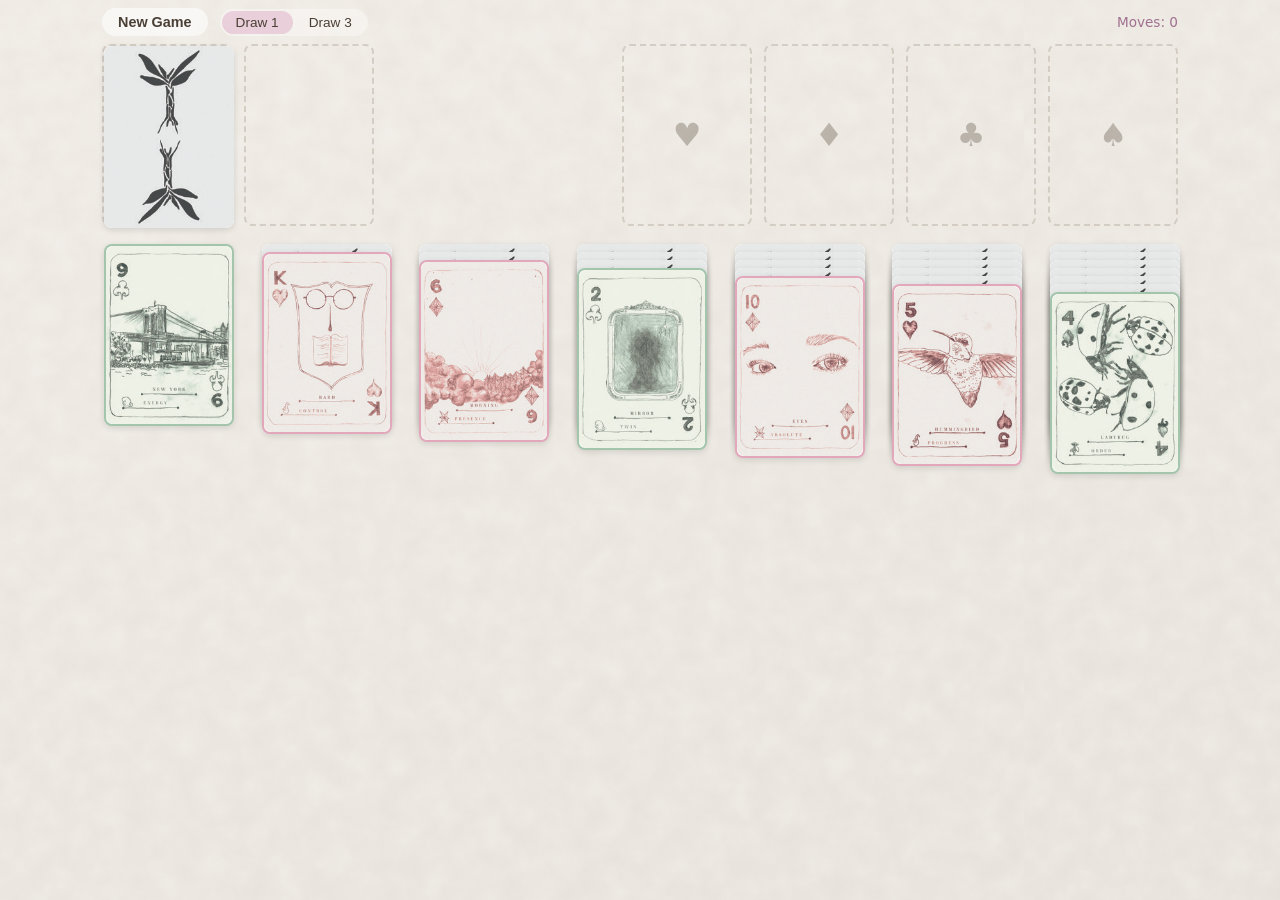
==== arcade/solitaire/index.html @ 6464a1c8 "feat(arcade): move solitaire into arcade directory" ====
<!DOCTYPE html>
<html lang="en">
<head>
  <meta charset="utf-8" />
  <meta name="viewport" content="width=device-width, initial-scale=1, maximum-scale=1, user-scalable=no" />
  <title>Solitaire — Sara Gottlieb</title>
  <link rel="stylesheet" href="../arcade.css" />
  <link rel="stylesheet" href="solitaire.css" />
</head>
<body>
  <div id="game" class="arcade-game">
    <header id="controls">
      <button id="new-game-btn">New Game</button>
      <div id="draw-toggle">
        <button id="draw1-btn" class="active">Draw 1</button>
        <button id="draw3-btn">Draw 3</button>
      </div>
      <span id="move-counter">Moves: 0</span>
    </header>
    <div id="table">
      <div id="top-row">
        <div id="stock" class="pile"></div>
        <div id="waste" class="pile"></div>
        <div class="spacer"></div>
        <div id="foundation-0" class="pile foundation"></div>
        <div id="foundation-1" class="pile foundation"></div>
        <div id="foundation-2" class="pile foundation"></div>
        <div id="foundation-3" class="pile foundation"></div>
      </div>
      <div id="tableau">
        <div id="tableau-0" class="pile column"></div>
        <div id="tableau-1" class="pile column"></div>
        <div id="tableau-2" class="pile column"></div>
        <div id="tableau-3" class="pile column"></div>
        <div id="tableau-4" class="pile column"></div>
        <div id="tableau-5" class="pile column"></div>
        <div id="tableau-6" class="pile column"></div>
      </div>
    </div>
    <button id="auto-complete-btn" class="hidden">Auto Complete</button>
    <div id="win-overlay" class="hidden">
      <canvas id="win-canvas"></canvas>
      <div id="win-message">
        <h1>You Won!</h1>
        <button id="play-again-btn">Play Again</button>
      </div>
    </div>
  </div>
  <div id="rotate-prompt">
    <div id="rotate-message">
      <span id="rotate-icon">↻</span>
      <p>Rotate your device to landscape to play</p>
      <button id="rotate-dismiss">Play anyway</button>
    </div>
  </div>
  <script type="module" src="solitaire.js"></script>
</body>
</html>
---- arcade/solitaire/solitaire.css ----
/* ============================================================
   Design tokens
   ============================================================ */
:root {
  --card-width: 130px;
  --card-height: 182px;
  --card-gap: 12px;
  --card-radius: 8px;
  --pile-border: rgba(180, 170, 158, 0.45);
  --bg-top: #ede8e1;
  --bg-bottom: #e5e0d8;
  --shadow: 0 2px 6px rgba(0, 0, 0, 0.12);
}

/* ============================================================
   Base reset & body
   ============================================================ */
*, *::before, *::after {
  margin: 0;
  padding: 0;
  box-sizing: border-box;
}

body {
  height: 100vh;
  font-family: system-ui, -apple-system, sans-serif;
  background:
    url("data:image/svg+xml,%3Csvg xmlns='http://www.w3.org/2000/svg' width='1024' height='1024'%3E%3Cdefs%3E%3Cfilter id='cloud'%3E%3CfeTurbulence type='fractalNoise' baseFrequency='0.04' numOctaves='8' seed='5' stitchTiles='stitch'/%3E%3CfeColorMatrix type='saturate' values='0'/%3E%3CfeComponentTransfer%3E%3CfeFuncR type='linear' slope='0.45' intercept='0.4'/%3E%3CfeFuncG type='linear' slope='0.45' intercept='0.4'/%3E%3CfeFuncB type='linear' slope='0.45' intercept='0.4'/%3E%3C/feComponentTransfer%3E%3C/filter%3E%3C/defs%3E%3Crect width='1024' height='1024' filter='url(%23cloud)'/%3E%3C/svg%3E"),
    linear-gradient(160deg, var(--bg-top) 0%, var(--bg-bottom) 100%);
  background-blend-mode: soft-light, normal;
  background-size: 1024px 1024px, cover;
  overflow: hidden;
  user-select: none;
  touch-action: none;
}

/* ============================================================
   #game — outer container
   ============================================================ */
#game {
  display: flex;
  flex-direction: column;
  height: 100vh;
  max-width: 1100px;
  margin: 0 auto;
  padding: 8px 12px;
  position: relative;
}

/* ============================================================
   #controls — header bar
   ============================================================ */
#controls {
  display: flex;
  flex-direction: row;
  align-items: center;
  gap: 12px;
  flex-shrink: 0;
  padding-bottom: 8px;
}

#new-game-btn {
  border-radius: 20px;
  border: none;
  background: rgba(255, 255, 255, 0.6);
  color: #4a3f35;
  font-size: 0.9rem;
  font-weight: 600;
  padding: 6px 16px;
  cursor: pointer;
  transition: background 0.15s ease, transform 0.1s ease;
}

#new-game-btn:hover {
  background: rgba(255, 255, 255, 0.85);
  transform: translateY(-1px);
}

#draw-toggle {
  display: flex;
  flex-direction: row;
  background: rgba(255, 255, 255, 0.35);
  border-radius: 20px;
  overflow: hidden;
  padding: 2px;
  gap: 2px;
}

#draw-toggle button {
  border: none;
  background: transparent;
  color: #4a3f35;
  font-size: 0.85rem;
  font-weight: 500;
  padding: 4px 14px;
  border-radius: 18px;
  cursor: pointer;
  transition: background 0.15s ease;
}

#draw-toggle button.active {
  background: rgba(210, 140, 180, 0.35);
}

#draw-toggle button:hover:not(.active) {
  background: rgba(255, 255, 255, 0.5);
}

#move-counter {
  margin-left: auto;
  color: #a07090;
  font-size: 0.85rem;
}

/* ============================================================
   #table — main play area
   ============================================================ */
#table {
  display: flex;
  flex-direction: column;
  flex: 1;
  gap: 16px;
  min-height: 0;
}

/* ============================================================
   #top-row — stock, waste, spacer, foundations
   ============================================================ */
#top-row {
  display: flex;
  flex-direction: row;
  gap: var(--card-gap);
  align-items: flex-start;
}

#top-row .spacer {
  flex: 1;
}

/* ============================================================
   #tableau — seven columns
   ============================================================ */
#tableau {
  display: flex;
  flex-direction: row;
  justify-content: space-between;
  flex: 1;
  align-items: flex-start;
}

/* ============================================================
   Piles — generic pile styling
   ============================================================ */
.pile {
  position: relative;
  width: var(--card-width);
  min-height: var(--card-height);
  border-radius: var(--card-radius);
  border: 2px dashed var(--pile-border);
  flex-shrink: 0;
}

.foundation {
  transition: box-shadow 0.15s ease, border-color 0.15s ease;
}

.foundation .card {
  top: 0;
  left: 0;
  width: 100%;
  height: 100%;
}

.foundation.drop-target {
  border-color: #8a7560;
  box-shadow: 0 0 12px rgba(138, 117, 96, 0.4);
}

.pile.column {
  border: 2px dashed transparent;
  flex: 1;
  max-width: var(--card-width);
}

.pile.column:empty {
  border-color: var(--pile-border);
}

/* ============================================================
   Stock empty state — recycling arrow
   ============================================================ */
#stock:not(:has(.card))::after,
#stock.empty::after {
  content: "↻";
  position: absolute;
  inset: 0;
  display: flex;
  align-items: center;
  justify-content: center;
  font-size: 2rem;
  color: var(--pile-border);
}

/* ============================================================
   Foundation suit indicators
   ============================================================ */
#foundation-0::after { content: "♥"; }
#foundation-1::after { content: "♦"; }
#foundation-2::after { content: "♣"; }
#foundation-3::after { content: "♠"; }

.foundation::after {
  position: absolute;
  inset: 0;
  display: flex;
  align-items: center;
  justify-content: center;
  font-size: 2rem;
  color: rgba(90, 80, 65, 0.35);
  pointer-events: none;
}

/* ============================================================
   Cards
   ============================================================ */
.card {
  position: absolute;
  width: var(--card-width);
  height: var(--card-height);
  border-radius: var(--card-radius);
  box-shadow: var(--shadow);
  cursor: pointer;
  transition: transform 0.15s ease, box-shadow 0.15s ease;
  will-change: transform;
  overflow: hidden;
  background: #fff;
}

.card img {
  width: 100%;
  height: 100%;
  object-fit: cover;
  border-radius: var(--card-radius);
  pointer-events: none;
  display: block;
}

.card.suit-pink {
  border: 2.5px solid rgba(200, 80, 120, 0.5);
}

.card.suit-green {
  border: 2.5px solid rgba(70, 140, 90, 0.5);
}

.card.face-down {
  cursor: default;
}

.card.selected {
  box-shadow: 0 0 0 3px #8a7560, var(--shadow);
  transform: translateY(-4px);
}

.card.dragging {
  z-index: 1000;
  box-shadow: 0 12px 28px rgba(0, 0, 0, 0.28);
  transition: none;
  pointer-events: none;
}

/* ============================================================
   Flip animation
   ============================================================ */
@keyframes flip-card {
  0%   { transform: scaleX(1); }
  50%  { transform: scaleX(0); }
  100% { transform: scaleX(1); }
}

.card.flipping {
  animation: flip-card 0.3s ease;
}

.card.snap {
  animation: snap 0.2s ease-out;
}
@keyframes snap {
  0% { transform: scale(1.08); box-shadow: 0 6px 16px rgba(0,0,0,0.2); }
  60% { transform: scale(0.97); }
  100% { transform: scale(1); box-shadow: var(--shadow); }
}

/* ============================================================
   Auto-complete button
   ============================================================ */
#auto-complete-btn {
  position: fixed;
  bottom: 24px;
  left: 50%;
  transform: translateX(-50%);
  z-index: 1500;
  border-radius: 24px;
  border: none;
  background: rgba(255, 255, 255, 0.85);
  color: #4a3f35;
  font-size: 1rem;
  font-weight: 600;
  padding: 10px 28px;
  cursor: pointer;
  box-shadow: 0 4px 16px rgba(0, 0, 0, 0.15);
  transition: background 0.15s ease, transform 0.15s ease;
}

#auto-complete-btn:hover {
  background: rgba(255, 255, 255, 0.98);
  transform: translateX(-50%) translateY(-2px);
}

#auto-complete-btn.hidden {
  display: none;
}

/* ============================================================
   Win overlay
   ============================================================ */
#win-overlay {
  position: fixed;
  inset: 0;
  z-index: 2000;
}

#win-overlay.hidden {
  display: none;
}

#win-canvas {
  position: absolute;
  inset: 0;
  width: 100%;
  height: 100%;
}

#win-message {
  position: absolute;
  top: 40%;
  left: 50%;
  transform: translate(-50%, -50%);
  text-align: center;
  display: flex;
  flex-direction: column;
  align-items: center;
  gap: 20px;
}

#win-message h1 {
  font-size: 48px;
  color: #4a3f35;
  text-shadow: 0 2px 8px rgba(255, 255, 255, 0.9), 0 0 20px rgba(255, 255, 255, 0.7);
}

#play-again-btn {
  border-radius: 20px;
  border: none;
  background: rgba(255, 255, 255, 0.75);
  color: #4a3f35;
  font-size: 1rem;
  font-weight: 600;
  padding: 10px 28px;
  cursor: pointer;
  transition: background 0.15s ease, transform 0.1s ease;
}

#play-again-btn:hover {
  background: rgba(255, 255, 255, 0.95);
  transform: translateY(-1px);
}

/* ============================================================
   Rotate prompt — hidden, no longer needed
   ============================================================ */
#rotate-prompt {
  display: none;
}

/* ============================================================
   Responsive — portrait narrow: rotate the entire game 90°
   Uses viewport height as width, viewport width as height.
   Cards stay the same readable size.
   ============================================================ */
@media (max-width: 700px) and (orientation: portrait) {
  :root {
    --card-width: 80px;
    --card-height: 112px;
    --card-gap: 6px;
    --card-radius: 6px;
  }

  #game {
    transform: rotate(90deg);
    transform-origin: top left;
    width: 100vh;
    height: 100vw;
    position: absolute;
    top: 0;
    left: 100vw;
    padding: 4px 8px;
  }

  #controls {
    padding-bottom: 2px;
    gap: 6px;
  }

  #new-game-btn {
    font-size: 0.78rem;
    padding: 3px 10px;
  }

  #draw-toggle button {
    font-size: 0.75rem;
    padding: 2px 8px;
  }

  #move-counter {
    font-size: 0.75rem;
  }

  #table {
    gap: 4px;
  }

  .foundation::after,
  #stock:not(:has(.card))::after,
  #stock.empty::after {
    font-size: 1.3rem;
  }
}

/* ============================================================
   Responsive — tablet / medium (701–1000px)
   ============================================================ */
@media (min-width: 701px) and (max-width: 1000px) {
  :root {
    --card-width: 85px;
    --card-height: 119px;
    --card-gap: 8px;
    --card-radius: 6px;
  }

  #controls {
    padding-bottom: 4px;
    gap: 8px;
  }

  #new-game-btn {
    font-size: 0.8rem;
    padding: 4px 12px;
  }

  #draw-toggle button {
    font-size: 0.78rem;
    padding: 3px 10px;
  }

  #move-counter {
    font-size: 0.78rem;
  }

  #table {
    gap: 10px;
  }

  .foundation::after,
  #stock:not(:has(.card))::after,
  #stock.empty::after {
    font-size: 1.4rem;
  }

  #win-message h1 {
    font-size: 32px;
  }
}
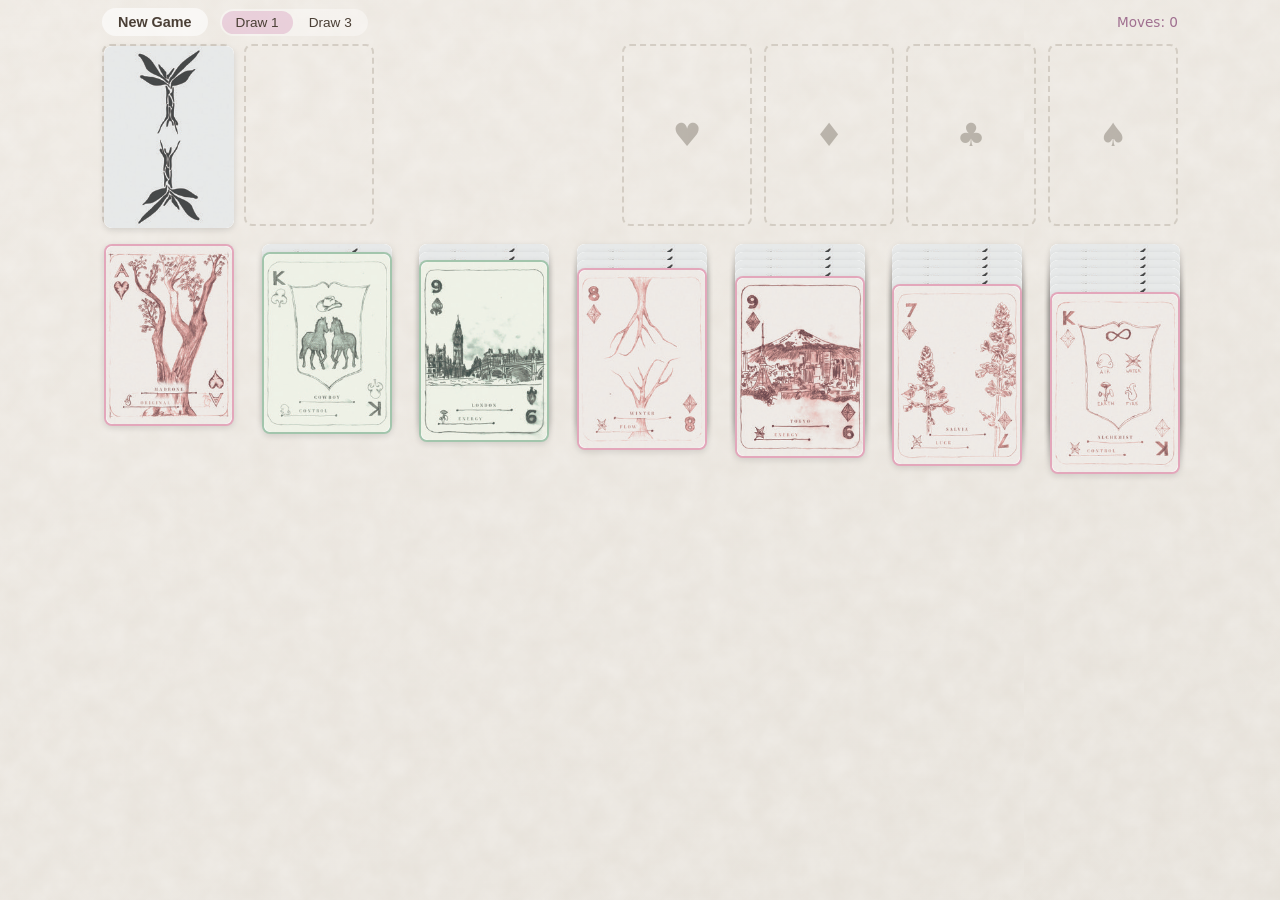
==== commit cb51d771: "feat(arcade): extract shared styles into arcade.css, slim down solitaire.css Co-Authored-By: Claude " ====
--- a/arcade/solitaire/index.html
+++ b/arcade/solitaire/index.html
@@ -10,8 +10,8 @@
 <body>
   <div id="game" class="arcade-game">
     <header id="controls">
-      <button id="new-game-btn">New Game</button>
-      <div id="draw-toggle">
+      <button id="new-game-btn" class="arcade-btn">New Game</button>
+      <div id="draw-toggle" class="arcade-toggle">
         <button id="draw1-btn" class="active">Draw 1</button>
         <button id="draw3-btn">Draw 3</button>
       </div>
--- a/arcade/arcade.css
+++ b/arcade/arcade.css
@@ -0,0 +1,228 @@
+/* ============================================================
+   Shared Arcade Styles
+   ============================================================ */
+
+/* ---- Design tokens ---- */
+:root {
+  --card-width: 130px;
+  --card-height: 182px;
+  --card-gap: 12px;
+  --card-radius: 8px;
+  --pile-border: rgba(180, 170, 158, 0.45);
+  --bg-top: #ede8e1;
+  --bg-bottom: #e5e0d8;
+  --shadow: 0 2px 6px rgba(0, 0, 0, 0.12);
+}
+
+/* ---- Base reset & body ---- */
+*, *::before, *::after {
+  margin: 0;
+  padding: 0;
+  box-sizing: border-box;
+}
+
+body {
+  height: 100vh;
+  font-family: system-ui, -apple-system, sans-serif;
+  background:
+    url("data:image/svg+xml,%3Csvg xmlns='http://www.w3.org/2000/svg' width='1024' height='1024'%3E%3Cdefs%3E%3Cfilter id='cloud'%3E%3CfeTurbulence type='fractalNoise' baseFrequency='0.04' numOctaves='8' seed='5' stitchTiles='stitch'/%3E%3CfeColorMatrix type='saturate' values='0'/%3E%3CfeComponentTransfer%3E%3CfeFuncR type='linear' slope='0.45' intercept='0.4'/%3E%3CfeFuncG type='linear' slope='0.45' intercept='0.4'/%3E%3CfeFuncB type='linear' slope='0.45' intercept='0.4'/%3E%3C/feComponentTransfer%3E%3C/filter%3E%3C/defs%3E%3Crect width='1024' height='1024' filter='url(%23cloud)'/%3E%3C/svg%3E"),
+    linear-gradient(160deg, var(--bg-top) 0%, var(--bg-bottom) 100%);
+  background-blend-mode: soft-light, normal;
+  background-size: 1024px 1024px, cover;
+  overflow: hidden;
+  user-select: none;
+  touch-action: none;
+}
+
+/* ---- Cards ---- */
+.card {
+  position: absolute;
+  width: var(--card-width);
+  height: var(--card-height);
+  border-radius: var(--card-radius);
+  box-shadow: var(--shadow);
+  cursor: pointer;
+  transition: transform 0.15s ease, box-shadow 0.15s ease;
+  will-change: transform;
+  overflow: hidden;
+  background: #fff;
+}
+
+.card img {
+  width: 100%;
+  height: 100%;
+  object-fit: cover;
+  border-radius: var(--card-radius);
+  pointer-events: none;
+  display: block;
+}
+
+.card.suit-pink {
+  border: 2.5px solid rgba(200, 80, 120, 0.5);
+}
+
+.card.suit-green {
+  border: 2.5px solid rgba(70, 140, 90, 0.5);
+}
+
+.card.face-down {
+  cursor: default;
+}
+
+.card.selected {
+  box-shadow: 0 0 0 3px #8a7560, var(--shadow);
+  transform: translateY(-4px);
+}
+
+.card.dragging {
+  z-index: 1000;
+  box-shadow: 0 12px 28px rgba(0, 0, 0, 0.28);
+  transition: none;
+  pointer-events: none;
+}
+
+@keyframes snap {
+  0% { transform: scale(1.08); box-shadow: 0 6px 16px rgba(0,0,0,0.2); }
+  60% { transform: scale(0.97); }
+  100% { transform: scale(1); box-shadow: var(--shadow); }
+}
+
+.card.snap {
+  animation: snap 0.2s ease-out;
+}
+
+/* ---- Piles ---- */
+.pile {
+  position: relative;
+  width: var(--card-width);
+  min-height: var(--card-height);
+  border-radius: var(--card-radius);
+  border: 2px dashed var(--pile-border);
+  flex-shrink: 0;
+}
+
+/* ---- Arcade game container & mobile rotation ---- */
+.arcade-game {
+  display: flex;
+  flex-direction: column;
+  height: 100vh;
+  max-width: 1100px;
+  margin: 0 auto;
+  padding: 8px 12px;
+  position: relative;
+}
+
+@media (max-width: 700px) and (orientation: portrait) {
+  :root {
+    --card-width: 80px;
+    --card-height: 112px;
+    --card-gap: 6px;
+    --card-radius: 6px;
+  }
+
+  .arcade-game {
+    transform: rotate(90deg);
+    transform-origin: top left;
+    width: 100vh;
+    height: 100vw;
+    position: absolute;
+    top: 0;
+    left: 100vw;
+    padding: 4px 8px;
+  }
+}
+
+/* ---- Tablet responsive ---- */
+@media (min-width: 701px) and (max-width: 1000px) {
+  :root {
+    --card-width: 85px;
+    --card-height: 119px;
+    --card-gap: 8px;
+    --card-radius: 6px;
+  }
+}
+
+/* ---- Shared button style ---- */
+.arcade-btn {
+  border-radius: 20px;
+  border: none;
+  background: rgba(255, 255, 255, 0.6);
+  color: #4a3f35;
+  font-size: 0.9rem;
+  font-weight: 600;
+  padding: 6px 16px;
+  cursor: pointer;
+  transition: background 0.15s ease, transform 0.1s ease;
+}
+
+.arcade-btn:hover {
+  background: rgba(255, 255, 255, 0.85);
+  transform: translateY(-1px);
+}
+
+/* ---- Shared toggle style ---- */
+.arcade-toggle {
+  display: flex;
+  flex-direction: row;
+  background: rgba(255, 255, 255, 0.35);
+  border-radius: 20px;
+  overflow: hidden;
+  padding: 2px;
+  gap: 2px;
+}
+
+.arcade-toggle button {
+  border: none;
+  background: transparent;
+  color: #4a3f35;
+  font-size: 0.85rem;
+  font-weight: 500;
+  padding: 4px 14px;
+  border-radius: 18px;
+  cursor: pointer;
+  transition: background 0.15s ease;
+}
+
+.arcade-toggle button.active {
+  background: rgba(210, 140, 180, 0.35);
+}
+
+.arcade-toggle button:hover:not(.active) {
+  background: rgba(255, 255, 255, 0.5);
+}
+
+/* ---- Win overlay ---- */
+#win-overlay {
+  position: fixed;
+  inset: 0;
+  z-index: 2000;
+}
+
+#win-overlay.hidden {
+  display: none;
+}
+
+#win-canvas {
+  position: absolute;
+  inset: 0;
+  width: 100%;
+  height: 100%;
+}
+
+#win-message {
+  position: absolute;
+  top: 40%;
+  left: 50%;
+  transform: translate(-50%, -50%);
+  text-align: center;
+  display: flex;
+  flex-direction: column;
+  align-items: center;
+  gap: 20px;
+}
+
+#win-message h1 {
+  font-size: 48px;
+  color: #4a3f35;
+  text-shadow: 0 2px 8px rgba(255, 255, 255, 0.9), 0 0 20px rgba(255, 255, 255, 0.7);
+}
--- a/arcade/solitaire/solitaire.css
+++ b/arcade/solitaire/solitaire.css
@@ -1,55 +1,9 @@
 /* ============================================================
-   Design tokens
+   Solitaire-specific styles
+   (Shared styles in ../arcade.css)
    ============================================================ */
-:root {
-  --card-width: 130px;
-  --card-height: 182px;
-  --card-gap: 12px;
-  --card-radius: 8px;
-  --pile-border: rgba(180, 170, 158, 0.45);
-  --bg-top: #ede8e1;
-  --bg-bottom: #e5e0d8;
-  --shadow: 0 2px 6px rgba(0, 0, 0, 0.12);
-}
 
-/* ============================================================
-   Base reset & body
-   ============================================================ */
-*, *::before, *::after {
-  margin: 0;
-  padding: 0;
-  box-sizing: border-box;
-}
-
-body {
-  height: 100vh;
-  font-family: system-ui, -apple-system, sans-serif;
-  background:
-    url("data:image/svg+xml,%3Csvg xmlns='http://www.w3.org/2000/svg' width='1024' height='1024'%3E%3Cdefs%3E%3Cfilter id='cloud'%3E%3CfeTurbulence type='fractalNoise' baseFrequency='0.04' numOctaves='8' seed='5' stitchTiles='stitch'/%3E%3CfeColorMatrix type='saturate' values='0'/%3E%3CfeComponentTransfer%3E%3CfeFuncR type='linear' slope='0.45' intercept='0.4'/%3E%3CfeFuncG type='linear' slope='0.45' intercept='0.4'/%3E%3CfeFuncB type='linear' slope='0.45' intercept='0.4'/%3E%3C/feComponentTransfer%3E%3C/filter%3E%3C/defs%3E%3Crect width='1024' height='1024' filter='url(%23cloud)'/%3E%3C/svg%3E"),
-    linear-gradient(160deg, var(--bg-top) 0%, var(--bg-bottom) 100%);
-  background-blend-mode: soft-light, normal;
-  background-size: 1024px 1024px, cover;
-  overflow: hidden;
-  user-select: none;
-  touch-action: none;
-}
-
-/* ============================================================
-   #game — outer container
-   ============================================================ */
-#game {
-  display: flex;
-  flex-direction: column;
-  height: 100vh;
-  max-width: 1100px;
-  margin: 0 auto;
-  padding: 8px 12px;
-  position: relative;
-}
-
-/* ============================================================
-   #controls — header bar
-   ============================================================ */
+/* ---- Controls bar ---- */
 #controls {
   display: flex;
   flex-direction: row;
@@ -59,62 +13,13 @@
   padding-bottom: 8px;
 }
 
-#new-game-btn {
-  border-radius: 20px;
-  border: none;
-  background: rgba(255, 255, 255, 0.6);
-  color: #4a3f35;
-  font-size: 0.9rem;
-  font-weight: 600;
-  padding: 6px 16px;
-  cursor: pointer;
-  transition: background 0.15s ease, transform 0.1s ease;
-}
-
-#new-game-btn:hover {
-  background: rgba(255, 255, 255, 0.85);
-  transform: translateY(-1px);
-}
-
-#draw-toggle {
-  display: flex;
-  flex-direction: row;
-  background: rgba(255, 255, 255, 0.35);
-  border-radius: 20px;
-  overflow: hidden;
-  padding: 2px;
-  gap: 2px;
-}
-
-#draw-toggle button {
-  border: none;
-  background: transparent;
-  color: #4a3f35;
-  font-size: 0.85rem;
-  font-weight: 500;
-  padding: 4px 14px;
-  border-radius: 18px;
-  cursor: pointer;
-  transition: background 0.15s ease;
-}
-
-#draw-toggle button.active {
-  background: rgba(210, 140, 180, 0.35);
-}
-
-#draw-toggle button:hover:not(.active) {
-  background: rgba(255, 255, 255, 0.5);
-}
-
 #move-counter {
   margin-left: auto;
   color: #a07090;
   font-size: 0.85rem;
 }
 
-/* ============================================================
-   #table — main play area
-   ============================================================ */
+/* ---- Table ---- */
 #table {
   display: flex;
   flex-direction: column;
@@ -123,9 +28,7 @@
   min-height: 0;
 }
 
-/* ============================================================
-   #top-row — stock, waste, spacer, foundations
-   ============================================================ */
+/* ---- Top row ---- */
 #top-row {
   display: flex;
   flex-direction: row;
@@ -137,9 +40,7 @@
   flex: 1;
 }
 
-/* ============================================================
-   #tableau — seven columns
-   ============================================================ */
+/* ---- Tableau ---- */
 #tableau {
   display: flex;
   flex-direction: row;
@@ -148,18 +49,7 @@
   align-items: flex-start;
 }
 
-/* ============================================================
-   Piles — generic pile styling
-   ============================================================ */
-.pile {
-  position: relative;
-  width: var(--card-width);
-  min-height: var(--card-height);
-  border-radius: var(--card-radius);
-  border: 2px dashed var(--pile-border);
-  flex-shrink: 0;
-}
-
+/* ---- Foundation ---- */
 .foundation {
   transition: box-shadow 0.15s ease, border-color 0.15s ease;
 }
@@ -176,34 +66,7 @@
   box-shadow: 0 0 12px rgba(138, 117, 96, 0.4);
 }
 
-.pile.column {
-  border: 2px dashed transparent;
-  flex: 1;
-  max-width: var(--card-width);
-}
-
-.pile.column:empty {
-  border-color: var(--pile-border);
-}
-
-/* ============================================================
-   Stock empty state — recycling arrow
-   ============================================================ */
-#stock:not(:has(.card))::after,
-#stock.empty::after {
-  content: "↻";
-  position: absolute;
-  inset: 0;
-  display: flex;
-  align-items: center;
-  justify-content: center;
-  font-size: 2rem;
-  color: var(--pile-border);
-}
-
-/* ============================================================
-   Foundation suit indicators
-   ============================================================ */
+/* Foundation suit indicators */
 #foundation-0::after { content: "♥"; }
 #foundation-1::after { content: "♦"; }
 #foundation-2::after { content: "♣"; }
@@ -220,80 +83,31 @@
   pointer-events: none;
 }
 
-/* ============================================================
-   Cards
-   ============================================================ */
-.card {
-  position: absolute;
-  width: var(--card-width);
-  height: var(--card-height);
-  border-radius: var(--card-radius);
-  box-shadow: var(--shadow);
-  cursor: pointer;
-  transition: transform 0.15s ease, box-shadow 0.15s ease;
-  will-change: transform;
-  overflow: hidden;
-  background: #fff;
+/* ---- Column piles ---- */
+.pile.column {
+  border: 2px dashed transparent;
+  flex: 1;
+  max-width: var(--card-width);
 }
 
-.card img {
-  width: 100%;
-  height: 100%;
-  object-fit: cover;
-  border-radius: var(--card-radius);
-  pointer-events: none;
-  display: block;
+.pile.column:empty {
+  border-color: var(--pile-border);
 }
 
-.card.suit-pink {
-  border: 2.5px solid rgba(200, 80, 120, 0.5);
+/* ---- Stock empty state ---- */
+#stock:not(:has(.card))::after,
+#stock.empty::after {
+  content: "↻";
+  position: absolute;
+  inset: 0;
+  display: flex;
+  align-items: center;
+  justify-content: center;
+  font-size: 2rem;
+  color: var(--pile-border);
 }
 
-.card.suit-green {
-  border: 2.5px solid rgba(70, 140, 90, 0.5);
-}
-
-.card.face-down {
-  cursor: default;
-}
-
-.card.selected {
-  box-shadow: 0 0 0 3px #8a7560, var(--shadow);
-  transform: translateY(-4px);
-}
-
-.card.dragging {
-  z-index: 1000;
-  box-shadow: 0 12px 28px rgba(0, 0, 0, 0.28);
-  transition: none;
-  pointer-events: none;
-}
-
-/* ============================================================
-   Flip animation
-   ============================================================ */
-@keyframes flip-card {
-  0%   { transform: scaleX(1); }
-  50%  { transform: scaleX(0); }
-  100% { transform: scaleX(1); }
-}
-
-.card.flipping {
-  animation: flip-card 0.3s ease;
-}
-
-.card.snap {
-  animation: snap 0.2s ease-out;
-}
-@keyframes snap {
-  0% { transform: scale(1.08); box-shadow: 0 6px 16px rgba(0,0,0,0.2); }
-  60% { transform: scale(0.97); }
-  100% { transform: scale(1); box-shadow: var(--shadow); }
-}
-
-/* ============================================================
-   Auto-complete button
-   ============================================================ */
+/* ---- Auto-complete button ---- */
 #auto-complete-btn {
   position: fixed;
   bottom: 24px;
@@ -321,44 +135,7 @@
   display: none;
 }
 
-/* ============================================================
-   Win overlay
-   ============================================================ */
-#win-overlay {
-  position: fixed;
-  inset: 0;
-  z-index: 2000;
-}
-
-#win-overlay.hidden {
-  display: none;
-}
-
-#win-canvas {
-  position: absolute;
-  inset: 0;
-  width: 100%;
-  height: 100%;
-}
-
-#win-message {
-  position: absolute;
-  top: 40%;
-  left: 50%;
-  transform: translate(-50%, -50%);
-  text-align: center;
-  display: flex;
-  flex-direction: column;
-  align-items: center;
-  gap: 20px;
-}
-
-#win-message h1 {
-  font-size: 48px;
-  color: #4a3f35;
-  text-shadow: 0 2px 8px rgba(255, 255, 255, 0.9), 0 0 20px rgba(255, 255, 255, 0.7);
-}
-
+/* ---- Play again button ---- */
 #play-again-btn {
   border-radius: 20px;
   border: none;
@@ -376,58 +153,16 @@
   transform: translateY(-1px);
 }
 
-/* ============================================================
-   Rotate prompt — hidden, no longer needed
-   ============================================================ */
+/* ---- Rotate prompt (hidden) ---- */
 #rotate-prompt {
   display: none;
 }
 
-/* ============================================================
-   Responsive — portrait narrow: rotate the entire game 90°
-   Uses viewport height as width, viewport width as height.
-   Cards stay the same readable size.
-   ============================================================ */
+/* ---- Mobile portrait adjustments ---- */
 @media (max-width: 700px) and (orientation: portrait) {
-  :root {
-    --card-width: 80px;
-    --card-height: 112px;
-    --card-gap: 6px;
-    --card-radius: 6px;
-  }
-
-  #game {
-    transform: rotate(90deg);
-    transform-origin: top left;
-    width: 100vh;
-    height: 100vw;
-    position: absolute;
-    top: 0;
-    left: 100vw;
-    padding: 4px 8px;
-  }
-
   #controls {
     padding-bottom: 2px;
     gap: 6px;
-  }
-
-  #new-game-btn {
-    font-size: 0.78rem;
-    padding: 3px 10px;
-  }
-
-  #draw-toggle button {
-    font-size: 0.75rem;
-    padding: 2px 8px;
-  }
-
-  #move-counter {
-    font-size: 0.75rem;
-  }
-
-  #table {
-    gap: 4px;
   }
 
   .foundation::after,
@@ -437,38 +172,11 @@
   }
 }
 
-/* ============================================================
-   Responsive — tablet / medium (701–1000px)
-   ============================================================ */
+/* ---- Tablet adjustments ---- */
 @media (min-width: 701px) and (max-width: 1000px) {
-  :root {
-    --card-width: 85px;
-    --card-height: 119px;
-    --card-gap: 8px;
-    --card-radius: 6px;
-  }
-
   #controls {
     padding-bottom: 4px;
     gap: 8px;
-  }
-
-  #new-game-btn {
-    font-size: 0.8rem;
-    padding: 4px 12px;
-  }
-
-  #draw-toggle button {
-    font-size: 0.78rem;
-    padding: 3px 10px;
-  }
-
-  #move-counter {
-    font-size: 0.78rem;
-  }
-
-  #table {
-    gap: 10px;
   }
 
   .foundation::after,
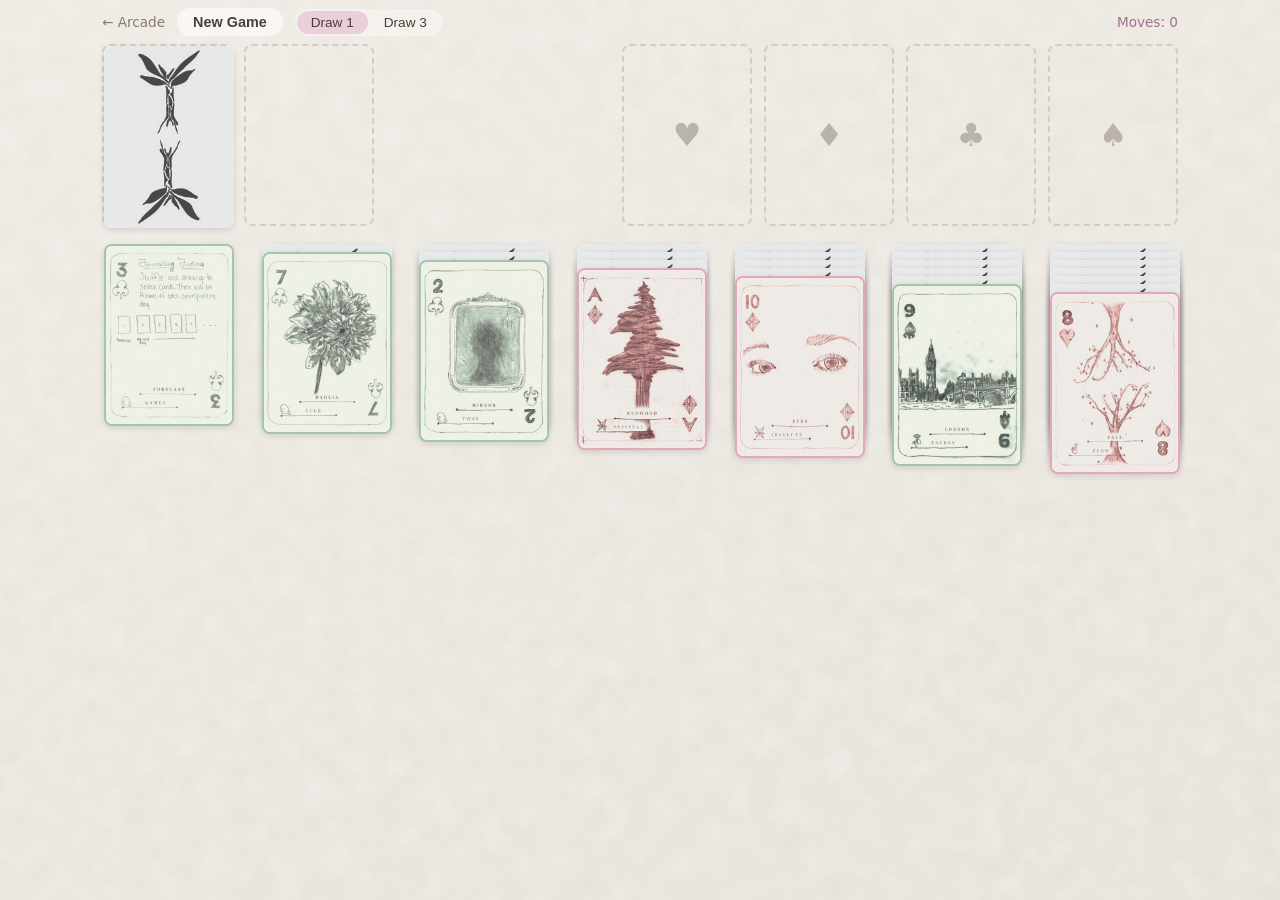
==== commit 19c873d8: "fix(arcade): smaller Spider cards for 10-column layout, add Arcade back link Spider gets its own car" ====
--- a/arcade/solitaire/index.html
+++ b/arcade/solitaire/index.html
@@ -10,6 +10,7 @@
 <body>
   <div id="game" class="arcade-game">
     <header id="controls">
+      <a href="../" class="arcade-back">← Arcade</a>
       <button id="new-game-btn" class="arcade-btn">New Game</button>
       <div id="draw-toggle" class="arcade-toggle">
         <button id="draw1-btn" class="active">Draw 1</button>
--- a/arcade/arcade.css
+++ b/arcade/arcade.css
@@ -142,6 +142,40 @@
   }
 }
 
+/* ---- Arcade back link ---- */
+.arcade-back {
+  text-decoration: none;
+  color: #8a7a6a;
+  font-size: 0.85rem;
+  font-weight: 500;
+  transition: color 0.15s ease;
+}
+
+.arcade-back:hover {
+  color: #4a3f35;
+}
+
+/* ---- Shared controls bar ---- */
+#controls {
+  display: flex;
+  flex-direction: row;
+  align-items: center;
+  gap: 12px;
+  flex-shrink: 0;
+  padding-bottom: 8px;
+}
+
+/* ---- Shared column pile ---- */
+.pile.column {
+  border: 2px dashed transparent;
+  flex: 1;
+  max-width: var(--card-width);
+}
+
+.pile.column:empty {
+  border-color: var(--pile-border);
+}
+
 /* ---- Shared button style ---- */
 .arcade-btn {
   border-radius: 20px;
--- a/arcade/solitaire/solitaire.css
+++ b/arcade/solitaire/solitaire.css
@@ -2,16 +2,6 @@
    Solitaire-specific styles
    (Shared styles in ../arcade.css)
    ============================================================ */
-
-/* ---- Controls bar ---- */
-#controls {
-  display: flex;
-  flex-direction: row;
-  align-items: center;
-  gap: 12px;
-  flex-shrink: 0;
-  padding-bottom: 8px;
-}
 
 #move-counter {
   margin-left: auto;
@@ -81,17 +71,6 @@
   font-size: 2rem;
   color: rgba(90, 80, 65, 0.35);
   pointer-events: none;
-}
-
-/* ---- Column piles ---- */
-.pile.column {
-  border: 2px dashed transparent;
-  flex: 1;
-  max-width: var(--card-width);
-}
-
-.pile.column:empty {
-  border-color: var(--pile-border);
 }
 
 /* ---- Stock empty state ---- */
